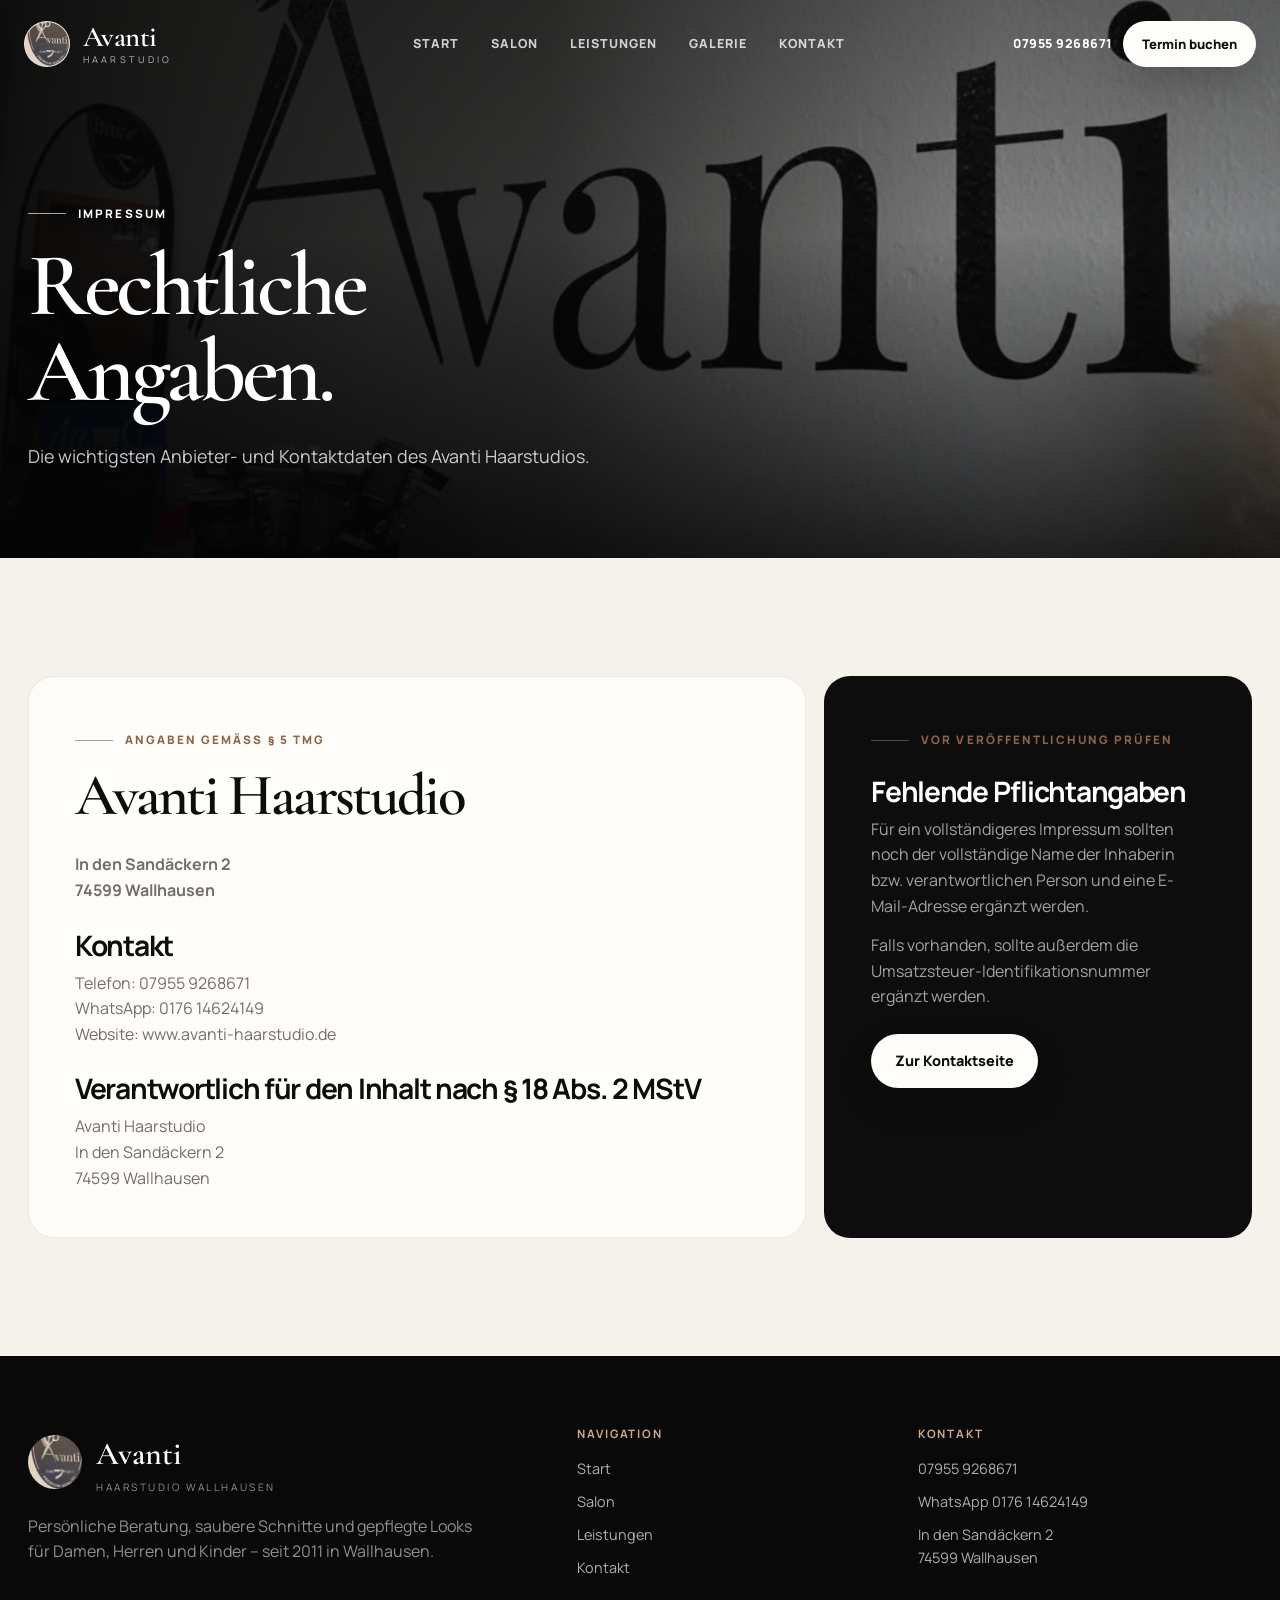
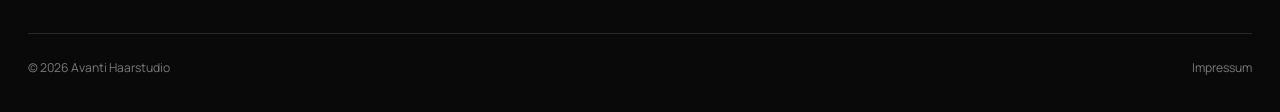
==== impressum/index.html @ 5f0ac70f "Add files via upload" ====
<!doctype html><html lang="de"><head><meta charset="utf-8"><meta name="viewport" content="width=device-width,initial-scale=1"><title>Impressum | Avanti Haarstudio Wallhausen</title><meta name="description" content="Impressum des Avanti Haarstudios in Wallhausen mit Kontakt- und Adressdaten."><meta name="theme-color" content="#0d0d0d"><link rel="preconnect" href="https://fonts.googleapis.com"><link rel="preconnect" href="https://fonts.gstatic.com" crossorigin><link href="https://fonts.googleapis.com/css2?family=Cormorant+Garamond:wght@500;600;700&family=Manrope:wght@400;500;600;700;800&display=swap" rel="stylesheet"><link rel="icon" href="../assets/img/favicon.svg" type="image/svg+xml"><link rel="stylesheet" href="../assets/css/style-v7.css"></head><body data-page="impressum"><header class="site-header"><div class="header-shell"><a class="brand" href="../" aria-label="Avanti Haarstudio Startseite"><span class="brand__mark"><img src="../assets/img/logo-mark.webp" alt="Avanti Haarstudio Logo"></span><span class="brand__text"><strong>Avanti</strong><small>HAARSTUDIO</small></span></a><nav class="main-nav" id="mainNav" aria-label="Hauptnavigation"><a href="../" data-page-link="home">Start</a><a href="../salon/" data-page-link="salon">Salon</a><a href="../leistungen/" data-page-link="leistungen">Leistungen</a><a href="../#galerie">Galerie</a><a href="../kontakt/" data-page-link="kontakt">Kontakt</a></nav><div class="header-actions"><a class="header-phone" href="tel:079559268671">07955 9268671</a><a class="btn btn--light btn--small" href="../termin/">Termin buchen</a><button class="menu-toggle" id="menuToggle" type="button" aria-expanded="false" aria-controls="mainNav" aria-label="Menü öffnen"><span></span><span></span><span></span></button></div></div></header><div class="nav-backdrop" id="navBackdrop"></div><main><section class="page-hero" style="min-height:62svh"><div class="page-hero__media"><img src="../assets/img/salon-logo-wall-new.webp" alt="Avanti Haarstudio Logo"></div><div class="page-hero__inner"><div class="page-hero__copy reveal"><span class="eyebrow">Impressum</span><h1>Rechtliche Angaben.</h1><p class="lead">Die wichtigsten Anbieter- und Kontaktdaten des Avanti Haarstudios.</p></div></div></section><section class="section"><div class="container legal-grid"><article class="legal-card reveal"><span class="section-label">Angaben gemäß § 5 TMG</span><h2>Avanti Haarstudio</h2><p><strong>In den Sandäckern 2<br>74599 Wallhausen</strong></p><h3>Kontakt</h3><p>Telefon: <a href="tel:079559268671">07955 9268671</a><br>WhatsApp: <a href="https://wa.me/4917614624149" target="_blank" rel="noopener">0176 14624149</a><br>Website: <a href="../">www.avanti-haarstudio.de</a></p><h3>Verantwortlich für den Inhalt nach § 18 Abs. 2 MStV</h3><p>Avanti Haarstudio<br>In den Sandäckern 2<br>74599 Wallhausen</p></article><aside class="legal-card legal-note reveal"><span class="section-label">Vor Veröffentlichung prüfen</span><h3>Fehlende Pflichtangaben</h3><p>Für ein vollständigeres Impressum sollten noch der vollständige Name der Inhaberin bzw. verantwortlichen Person und eine E-Mail-Adresse ergänzt werden.</p><p>Falls vorhanden, sollte außerdem die Umsatzsteuer-Identifikationsnummer ergänzt werden.</p><a class="btn btn--light" href="../kontakt/" style="margin-top:24px">Zur Kontaktseite</a></aside></div></section></main><footer class="site-footer"><div class="container"><div class="footer-grid"><div><div class="footer-brand"><img src="../assets/img/logo-mark.webp" alt="Avanti Haarstudio Logo"><div><strong>Avanti</strong><small>HAARSTUDIO WALLHAUSEN</small></div></div><p class="footer-copy">Persönliche Beratung, saubere Schnitte und gepflegte Looks für Damen, Herren und Kinder – seit 2011 in Wallhausen.</p></div><div class="footer-col"><h4>Navigation</h4><a href="../">Start</a><a href="../salon/">Salon</a><a href="../leistungen/">Leistungen</a><a href="../kontakt/">Kontakt</a></div><div class="footer-col"><h4>Kontakt</h4><a href="tel:079559268671">07955 9268671</a><a href="https://wa.me/4917614624149" target="_blank" rel="noopener">WhatsApp 0176 14624149</a><span>In den Sandäckern 2<br>74599 Wallhausen</span></div></div><div class="footer-bottom"><span>© <span data-year></span> Avanti Haarstudio</span><a href="../impressum/">Impressum</a></div></div></footer><div class="mobile-actions"><a href="tel:079559268671">Anrufen</a><a href="https://wa.me/4917614624149" target="_blank" rel="noopener">WhatsApp</a></div><div class="lightbox" id="lightbox" aria-hidden="true"><button class="lightbox-close" id="lightboxClose" aria-label="Galerie schließen">×</button><div><img id="lightboxImg" src="" alt=""><p id="lightboxText"></p></div></div><script src="../assets/js/script-v7.js"></script></body></html>
---- assets/css/style-v7.css ----
:root{
  --ink:#0d0d0d;
  --ink-soft:#1a1918;
  --paper:#f5f1eb;
  --paper-2:#ece5dd;
  --white:#fffdf9;
  --sand:#c9a98c;
  --sand-deep:#8d6447;
  --rose:#b88779;
  --muted:#736e68;
  --line:rgba(13,13,13,.14);
  --line-light:rgba(255,255,255,.18);
  --radius:28px;
  --radius-sm:18px;
  --shadow:0 28px 80px rgba(30,20,14,.16);
  --container:min(1240px,calc(100vw - 56px));
  --header-h:88px;
  --ease:cubic-bezier(.2,.76,.2,1);
}
*{box-sizing:border-box}
html{scroll-behavior:smooth}
body{margin:0;background:var(--paper);color:var(--ink);font-family:"Manrope","Segoe UI",Arial,sans-serif;line-height:1.6;-webkit-font-smoothing:antialiased}
body.menu-open{overflow:hidden}
img,video{display:block;max-width:100%}
a{color:inherit;text-decoration:none}
button,input,textarea{font:inherit}
button{cursor:pointer}
.container{width:var(--container);margin-inline:auto}
.section{padding:118px 0}
.section--compact{padding:86px 0}
.section--dark{background:var(--ink);color:var(--white)}
.section--paper2{background:var(--paper-2)}
.eyebrow,.section-label{display:inline-flex;align-items:center;gap:12px;font-size:.73rem;font-weight:800;letter-spacing:.18em;text-transform:uppercase}
.eyebrow::before,.section-label::before{content:"";width:38px;height:1px;background:currentColor;opacity:.65}
.section-label{color:var(--sand-deep)}
.section--dark .section-label{color:#dfbfa6}
h1,h2,h3,h4{margin:0;line-height:.96;letter-spacing:-.045em}
h1,h2{font-family:"Cormorant Garamond",Georgia,serif;font-weight:600}
h1{font-size:clamp(4.5rem,8vw,9.8rem)}
h2{font-size:clamp(3.1rem,5.8vw,6.3rem)}
h3{font-size:clamp(1.45rem,2.2vw,2.15rem)}
p{margin:0;color:var(--muted)}
.lead{font-size:clamp(1.03rem,1.4vw,1.22rem);line-height:1.75}
.section-head{display:grid;grid-template-columns:minmax(0,1.2fr) minmax(280px,.8fr);gap:56px;align-items:end;margin-bottom:52px}
.section-head h2{margin-top:18px;max-width:11ch}
.section-head p{max-width:52ch;justify-self:end}
.kicker{display:inline-flex;margin-bottom:18px;color:var(--sand-deep);font-size:.72rem;font-weight:800;letter-spacing:.18em;text-transform:uppercase}
.btn{display:inline-flex;align-items:center;justify-content:center;gap:10px;min-height:54px;padding:0 23px;border-radius:999px;border:1px solid transparent;font-weight:800;font-size:.9rem;transition:transform .25s ease,background .25s ease,color .25s ease,border-color .25s ease,box-shadow .25s ease}
.btn:hover{transform:translateY(-2px)}
.btn--light{background:var(--white);color:var(--ink);box-shadow:0 15px 34px rgba(0,0,0,.16)}
.btn--light:hover{background:#fff}
.btn--dark{background:var(--ink);color:var(--white)}
.btn--outline{border-color:rgba(255,255,255,.35);color:var(--white);background:rgba(255,255,255,.05);backdrop-filter:blur(12px)}
.btn--outline-dark{border-color:var(--line);color:var(--ink);background:transparent}
.btn--accent{background:var(--sand);color:#17110d;box-shadow:0 16px 38px rgba(141,100,71,.25)}
.btn--small{min-height:46px;padding:0 18px;font-size:.82rem}

/* Full-width header inside hero */
.site-header{position:fixed;inset:0 0 auto;z-index:100;transition:background .35s ease,border-color .35s ease,backdrop-filter .35s ease}
.site-header.is-scrolled{background:rgba(13,13,13,.88);border-bottom:1px solid rgba(255,255,255,.1);backdrop-filter:blur(18px) saturate(125%)}
.header-shell{width:min(1500px,calc(100vw - 48px));min-height:var(--header-h);margin:auto;display:flex;align-items:center;justify-content:space-between;gap:24px}
.brand{display:flex;align-items:center;gap:13px;min-width:220px;color:#fff}
.brand__mark{width:46px;height:46px;overflow:hidden;border-radius:50%;border:1px solid rgba(255,255,255,.25);background:#e9dfd2}
.brand__mark img{width:100%;height:100%;object-fit:cover}
.brand__text{display:grid;line-height:1}
.brand__text strong{font-family:"Cormorant Garamond",Georgia,serif;font-size:1.8rem;font-weight:600;letter-spacing:-.02em}
.brand__text small{margin-top:3px;font-size:.58rem;letter-spacing:.34em;opacity:.7}
.main-nav{display:flex;align-items:center;justify-content:center;gap:2px}
.main-nav>a{position:relative;padding:13px 15px;color:rgba(255,255,255,.78);font-size:.78rem;font-weight:800;letter-spacing:.08em;text-transform:uppercase}
.main-nav>a::after{content:"";position:absolute;left:15px;right:15px;bottom:8px;height:1px;background:#fff;transform:scaleX(0);transform-origin:left;transition:transform .25s ease}
.main-nav>a:hover,.main-nav>a.is-active{color:#fff}
.main-nav>a:hover::after,.main-nav>a.is-active::after{transform:scaleX(1)}
.header-actions{display:flex;align-items:center;justify-content:flex-end;gap:10px;min-width:220px}
.header-phone{color:#fff;font-size:.78rem;font-weight:800;letter-spacing:.04em}
.menu-toggle{display:none;position:relative;width:48px;height:48px;border-radius:50%;border:1px solid rgba(255,255,255,.22);background:rgba(255,255,255,.08);color:#fff}
.menu-toggle span{position:absolute;left:14px;right:14px;height:2px;background:currentColor;border-radius:9px;transition:.25s ease}
.menu-toggle span:nth-child(1){top:17px}.menu-toggle span:nth-child(2){top:23px}.menu-toggle span:nth-child(3){top:29px}
.menu-toggle.is-open span:nth-child(1){top:23px;transform:rotate(45deg)}
.menu-toggle.is-open span:nth-child(2){opacity:0}
.menu-toggle.is-open span:nth-child(3){top:23px;transform:rotate(-45deg)}
.nav-backdrop{position:fixed;inset:0;z-index:90;background:rgba(0,0,0,.55);backdrop-filter:blur(8px);opacity:0;pointer-events:none;transition:opacity .25s ease}
.nav-backdrop.is-visible{opacity:1;pointer-events:auto}

/* Home hero */
.hero{position:relative;min-height:100svh;color:#fff;background:#0b0b0b;overflow:hidden;isolation:isolate}
.hero-media{position:absolute;inset:0;z-index:-3;display:grid;grid-template-columns:minmax(0,2fr) minmax(340px,.72fr);gap:3px;background:#111}
.hero-media__main,.hero-media__side figure{position:relative;overflow:hidden;margin:0}
.hero-media__main img,.hero-media__side img{width:100%;height:100%;object-fit:cover;transition:transform 1.4s var(--ease)}
.hero-media__main img{object-position:center 24%}
.hero-media__side{display:grid;grid-template-rows:1fr 1fr;gap:3px}
.hero-media__side figure:first-child img{object-position:center 20%}
.hero-media__side figure:last-child img{object-position:center 35%}
.hero::before{content:"";position:absolute;inset:0;z-index:-2;background:linear-gradient(90deg,rgba(4,4,4,.89) 0%,rgba(4,4,4,.69) 38%,rgba(4,4,4,.17) 70%,rgba(4,4,4,.28) 100%),linear-gradient(180deg,rgba(0,0,0,.23),transparent 38%,rgba(0,0,0,.78) 100%)}
.hero::after{content:"";position:absolute;inset:auto 0 0;height:30%;z-index:-1;background:linear-gradient(180deg,transparent,#0d0d0d)}
.hero-inner{min-height:100svh;padding:calc(var(--header-h) + 92px) 0 52px;display:flex;flex-direction:column;justify-content:flex-end}
.hero-copy{max-width:970px}
.hero-copy .eyebrow{color:#ead2bf}
.hero-copy h1{max-width:8.7ch;margin:20px 0 28px;text-wrap:balance}
.hero-copy .lead{max-width:620px;color:rgba(255,255,255,.78)}
.hero-actions{display:flex;flex-wrap:wrap;gap:12px;margin-top:30px}
.hero-bottom{margin-top:56px;padding-top:24px;border-top:1px solid rgba(255,255,255,.19);display:grid;grid-template-columns:repeat(4,1fr);gap:18px}
.hero-fact{display:grid;gap:6px}
.hero-fact strong{font-size:.78rem;letter-spacing:.12em;text-transform:uppercase}
.hero-fact span{font-size:.82rem;color:rgba(255,255,255,.62)}
.scroll-note{position:absolute;right:32px;bottom:52px;display:flex;align-items:center;gap:10px;font-size:.67rem;font-weight:800;letter-spacing:.16em;text-transform:uppercase;writing-mode:vertical-rl;color:rgba(255,255,255,.56)}
.scroll-note::before{content:"";width:1px;height:54px;background:linear-gradient(#fff,transparent)}

/* Page hero */
.page-hero{position:relative;min-height:78svh;display:flex;align-items:flex-end;color:#fff;background:#111;overflow:hidden;isolation:isolate}
.page-hero__media{position:absolute;inset:0;z-index:-3}
.page-hero__media img{width:100%;height:100%;object-fit:cover}
.page-hero::before{content:"";position:absolute;inset:0;z-index:-2;background:linear-gradient(90deg,rgba(4,4,4,.9) 0%,rgba(4,4,4,.68) 43%,rgba(4,4,4,.18) 78%),linear-gradient(180deg,rgba(0,0,0,.25),transparent 42%,rgba(0,0,0,.75))}
.page-hero__inner{width:var(--container);margin:auto;padding:calc(var(--header-h) + 95px) 0 72px}
.page-hero__copy{max-width:900px}
.page-hero__copy h1{font-size:clamp(4rem,7vw,8.4rem);max-width:9ch;margin:20px 0 26px}
.page-hero__copy p{max-width:620px;color:rgba(255,255,255,.78)}
.page-hero__actions{display:flex;flex-wrap:wrap;gap:12px;margin-top:28px}

/* Marquee */
.marquee{overflow:hidden;background:var(--ink);color:#fff;border-top:1px solid rgba(255,255,255,.08);border-bottom:1px solid rgba(255,255,255,.08)}
.marquee-track{display:flex;width:max-content;animation:marquee 28s linear infinite}
.marquee span{display:inline-flex;align-items:center;gap:28px;padding:18px 28px;font-family:"Cormorant Garamond",Georgia,serif;font-size:1.15rem;letter-spacing:.06em;white-space:nowrap}
.marquee span::after{content:"✦";color:var(--sand)}
@keyframes marquee{to{transform:translateX(-50%)}}

/* Editorial sections */
.editorial-grid{display:grid;grid-template-columns:minmax(0,.92fr) minmax(0,1.08fr);gap:72px;align-items:center}
.editorial-media{position:relative;min-height:720px}
.editorial-media__main{position:absolute;inset:0 12% 0 0;border-radius:var(--radius);overflow:hidden;box-shadow:var(--shadow)}
.editorial-media__main img{width:100%;height:100%;object-fit:cover;object-position:center 15%}
.editorial-media__detail{position:absolute;right:0;bottom:7%;width:42%;aspect-ratio:4/5;border:9px solid var(--paper);border-radius:22px;overflow:hidden;box-shadow:0 22px 56px rgba(20,12,8,.2)}
.editorial-media__detail img{width:100%;height:100%;object-fit:cover}
.editorial-copy h2{margin:18px 0 26px;max-width:10ch}
.editorial-copy p{max-width:54ch}
.editorial-points{display:grid;grid-template-columns:1fr 1fr;gap:20px;margin-top:34px}
.editorial-point{padding-top:18px;border-top:1px solid var(--line)}
.editorial-point strong{display:block;margin-bottom:5px;font-size:.9rem}
.editorial-point span{font-size:.84rem;color:var(--muted)}
.quote{margin-top:34px;padding-left:26px;border-left:2px solid var(--sand);font-family:"Cormorant Garamond",Georgia,serif;font-size:clamp(1.6rem,2.6vw,2.45rem);line-height:1.18;color:#3b2d25}

/* Service cards */
.service-grid{display:grid;grid-template-columns:repeat(4,minmax(0,1fr));gap:14px}
.service-card{position:relative;min-height:360px;padding:28px;border-radius:24px;background:var(--white);border:1px solid rgba(13,13,13,.09);display:flex;flex-direction:column;justify-content:space-between;overflow:hidden;transition:transform .3s ease,box-shadow .3s ease}
.service-card:hover{transform:translateY(-7px);box-shadow:var(--shadow)}
.service-card__number{font-family:"Cormorant Garamond",Georgia,serif;font-size:3.1rem;color:#c7b19f}
.service-card h3{margin-bottom:14px}
.service-card p{font-size:.94rem}
.service-card__link{display:inline-flex;align-items:center;gap:8px;margin-top:24px;font-size:.78rem;font-weight:800;letter-spacing:.1em;text-transform:uppercase}
.service-card__link::after{content:"↗"}
.service-card--dark{background:var(--ink);color:#fff;border-color:var(--ink)}
.service-card--dark p{color:rgba(255,255,255,.62)}

/* Video story */
.video-story{display:grid;grid-template-columns:minmax(0,.84fr) minmax(360px,.68fr);gap:80px;align-items:center}
.video-copy h2{margin:18px 0 26px;max-width:10ch}
.video-copy p{color:rgba(255,255,255,.62);max-width:52ch}
.video-stats{display:grid;grid-template-columns:repeat(3,1fr);gap:14px;margin-top:36px}
.video-stat{padding:18px 0;border-top:1px solid rgba(255,255,255,.18)}
.video-stat strong{display:block;font-family:"Cormorant Garamond",Georgia,serif;font-size:2.1rem;font-weight:600}
.video-stat span{font-size:.76rem;color:rgba(255,255,255,.58)}
.video-frame{position:relative;justify-self:end;width:min(440px,100%);aspect-ratio:9/15;border-radius:36px;overflow:hidden;background:#000;box-shadow:0 36px 100px rgba(0,0,0,.42)}
.video-frame video{width:100%;height:100%;object-fit:cover}
.video-frame::after{content:"";position:absolute;inset:0;pointer-events:none;border:1px solid rgba(255,255,255,.2);border-radius:inherit}
.video-toggle{position:absolute;right:18px;bottom:18px;z-index:2;min-width:92px;height:46px;padding:0 15px;border-radius:999px;border:1px solid rgba(255,255,255,.25);background:rgba(0,0,0,.5);color:#fff;font-size:.72rem;font-weight:800;backdrop-filter:blur(10px)}

/* Gallery slider */
.gallery-shell{position:relative}
.gallery-toolbar{display:flex;justify-content:space-between;align-items:center;gap:20px;margin-bottom:26px}
.gallery-toolbar h3{font-family:"Cormorant Garamond",Georgia,serif;font-size:clamp(2.2rem,3.8vw,4rem);font-weight:600}
.gallery-arrows{display:flex;gap:10px}
.gallery-arrow{width:54px;height:54px;border-radius:50%;border:1px solid var(--line);background:transparent;color:var(--ink);font-size:1.15rem;transition:.25s ease}
.gallery-arrow:hover{background:var(--ink);color:#fff}
.gallery-viewport{overflow:hidden}
.gallery-track{display:flex;gap:16px;transition:transform .65s var(--ease);will-change:transform}
.gallery-slide{flex:0 0 calc((100% - 32px)/3);min-width:0}
.gallery-card{position:relative;width:100%;aspect-ratio:4/5;border:0;padding:0;border-radius:24px;overflow:hidden;background:#ddd;text-align:left}
.gallery-card img{width:100%;height:100%;object-fit:cover;transition:transform .8s var(--ease)}
.gallery-card:hover img{transform:scale(1.045)}
.gallery-card::after{content:"";position:absolute;inset:auto 0 0;height:48%;background:linear-gradient(transparent,rgba(0,0,0,.76))}
.gallery-card span{position:absolute;left:20px;right:20px;bottom:18px;z-index:1;color:#fff;font-size:.82rem;font-weight:800;letter-spacing:.08em;text-transform:uppercase}
.gallery-meta{display:flex;justify-content:space-between;align-items:center;margin-top:22px;padding-top:18px;border-top:1px solid var(--line)}
.gallery-counter{font-size:.76rem;font-weight:800;letter-spacing:.14em}
.gallery-progress{width:min(320px,48%);height:2px;background:rgba(13,13,13,.15);overflow:hidden}
.gallery-progress span{display:block;width:100%;height:100%;background:var(--ink);transform-origin:left;transition:transform .5s ease}

/* Price section */
.price-layout{display:grid;grid-template-columns:minmax(300px,.62fr) minmax(0,1.38fr);gap:70px;align-items:start}
.price-intro{position:sticky;top:130px}
.price-intro h2{margin:18px 0 24px;max-width:7ch}
.price-intro p{max-width:42ch}
.price-list{border-top:1px solid var(--line)}
.price-row{display:grid;grid-template-columns:1fr auto;gap:28px;padding:24px 0;border-bottom:1px solid var(--line);align-items:center}
.price-row h3{font-family:"Cormorant Garamond",Georgia,serif;font-size:clamp(1.7rem,2.6vw,2.5rem);font-weight:600}
.price-row p{margin-top:7px;font-size:.88rem}
.price-row strong{font-family:"Cormorant Garamond",Georgia,serif;font-size:clamp(2rem,3vw,3.2rem);font-weight:600;white-space:nowrap}

/* Contact */
.contact-band{padding:0 0 110px}
.contact-card{position:relative;overflow:hidden;border-radius:32px;background:var(--ink);color:#fff;display:grid;grid-template-columns:minmax(0,1.1fr) minmax(320px,.9fr);min-height:520px}
.contact-card__copy{padding:64px}
.contact-card__copy h2{margin:18px 0 24px;max-width:9ch}
.contact-card__copy p{color:rgba(255,255,255,.62);max-width:48ch}
.contact-card__actions{display:flex;flex-wrap:wrap;gap:12px;margin-top:30px}
.contact-card__media{position:relative;overflow:hidden}
.contact-card__media img{width:100%;height:100%;object-fit:cover}
.contact-card__media::after{content:"";position:absolute;inset:0;background:linear-gradient(90deg,var(--ink),transparent 42%)}

/* Inner content */
.split-feature{display:grid;grid-template-columns:minmax(0,1fr) minmax(0,1fr);gap:18px}
.feature-image{min-height:620px;border-radius:26px;overflow:hidden}
.feature-image img{width:100%;height:100%;object-fit:cover}
.feature-copy{padding:54px;border-radius:26px;background:var(--white);display:flex;flex-direction:column;justify-content:center}
.feature-copy h2{margin:18px 0 24px;max-width:9ch}
.feature-copy p{max-width:48ch}
.feature-list{display:grid;gap:14px;margin-top:28px}
.feature-list div{display:grid;grid-template-columns:34px 1fr;gap:12px;padding-top:14px;border-top:1px solid var(--line)}
.feature-list span{font-size:.74rem;font-weight:800;color:var(--sand-deep)}
.feature-list strong{font-size:.92rem}

.contact-grid{display:grid;grid-template-columns:minmax(0,1fr) minmax(320px,.78fr);gap:18px}
.contact-panel,.contact-side{padding:46px;border-radius:26px;background:var(--white);border:1px solid rgba(13,13,13,.08)}
.contact-panel h2{margin:18px 0 26px;max-width:10ch}
.contact-data{display:grid;margin-top:30px;border-top:1px solid var(--line)}
.contact-row{display:grid;grid-template-columns:130px 1fr;gap:24px;padding:20px 0;border-bottom:1px solid var(--line)}
.contact-row span{font-size:.72rem;font-weight:800;letter-spacing:.1em;text-transform:uppercase;color:var(--muted)}
.contact-row strong{text-align:right;font-size:.96rem}
.contact-side{background:var(--ink);color:#fff}
.contact-side p{color:rgba(255,255,255,.62)}
.contact-side h3{margin:18px 0}
.contact-side .btn{width:100%;margin-top:10px}

.legal-grid{display:grid;grid-template-columns:minmax(0,1fr) minmax(300px,.55fr);gap:18px}
.legal-card{padding:46px;border-radius:26px;background:var(--white);border:1px solid rgba(13,13,13,.08)}
.legal-card h2{margin:18px 0 28px;font-size:clamp(2.8rem,4.6vw,5rem)}
.legal-card h3{margin:28px 0 12px}
.legal-card p+ p{margin-top:14px}
.legal-note{background:var(--ink);color:#fff}
.legal-note p{color:rgba(255,255,255,.62)}

/* Footer */
.site-footer{background:#090909;color:#fff;padding:72px 0 34px}
.footer-grid{display:grid;grid-template-columns:1.2fr .7fr .8fr;gap:48px;padding-bottom:44px;border-bottom:1px solid rgba(255,255,255,.13)}
.footer-brand{display:flex;align-items:center;gap:14px}
.footer-brand img{width:54px;height:54px;border-radius:50%;object-fit:cover}
.footer-brand strong{font-family:"Cormorant Garamond",Georgia,serif;font-size:2rem;font-weight:600}
.footer-brand small{display:block;font-size:.64rem;letter-spacing:.25em;opacity:.55}
.footer-copy{margin-top:18px;max-width:46ch;color:rgba(255,255,255,.55)}
.footer-col h4{margin-bottom:18px;font-size:.72rem;letter-spacing:.16em;text-transform:uppercase;color:#cfaa8d}
.footer-col a,.footer-col span{display:block;margin:10px 0;color:rgba(255,255,255,.68);font-size:.9rem}
.footer-col a:hover{color:#fff}
.footer-bottom{display:flex;justify-content:space-between;gap:20px;padding-top:24px;font-size:.76rem;color:rgba(255,255,255,.46)}

.mobile-actions{display:none;position:fixed;left:12px;right:12px;bottom:12px;z-index:80;gap:8px;padding:8px;border-radius:20px;background:rgba(13,13,13,.9);backdrop-filter:blur(16px);box-shadow:0 18px 44px rgba(0,0,0,.35)}
.mobile-actions a{flex:1;min-height:48px;border-radius:14px;display:grid;place-items:center;font-size:.82rem;font-weight:800}
.mobile-actions a:first-child{color:#fff;border:1px solid rgba(255,255,255,.18)}
.mobile-actions a:last-child{background:var(--sand);color:#1b130e}

/* Reveal and lightbox */
.reveal{opacity:0;transform:translateY(26px);transition:opacity .8s var(--ease),transform .8s var(--ease)}
.reveal.is-visible{opacity:1;transform:none}
.lightbox{position:fixed;inset:0;z-index:200;display:grid;place-items:center;padding:30px;background:rgba(5,5,5,.92);backdrop-filter:blur(16px);opacity:0;pointer-events:none;transition:opacity .25s ease}
.lightbox.is-open{opacity:1;pointer-events:auto}
.lightbox img{max-width:min(1100px,94vw);max-height:82vh;object-fit:contain;border-radius:24px}
.lightbox p{margin-top:14px;color:rgba(255,255,255,.72);text-align:center}
.lightbox-close{position:absolute;top:20px;right:20px;width:52px;height:52px;border-radius:50%;border:1px solid rgba(255,255,255,.2);background:rgba(255,255,255,.08);color:#fff;font-size:1.6rem}

@media(max-width:1100px){
  :root{--container:min(1240px,calc(100vw - 36px))}
  .header-phone{display:none}.header-actions{min-width:auto}.brand{min-width:auto}
  .service-grid{grid-template-columns:repeat(2,1fr)}
  .editorial-grid,.video-story,.price-layout{grid-template-columns:1fr;gap:48px}
  .editorial-media{min-height:640px}.video-frame{justify-self:center}.price-intro{position:static}
  .gallery-slide{flex-basis:calc((100% - 16px)/2)}
}
@media(max-width:860px){
  :root{--header-h:76px;--container:min(1240px,calc(100vw - 24px))}
  body{padding-bottom:76px}
  .site-header{background:rgba(13,13,13,.52);backdrop-filter:blur(10px)}
  .header-shell{width:calc(100vw - 24px);min-height:var(--header-h)}
  .brand__mark{width:40px;height:40px}.brand__text strong{font-size:1.5rem}.brand__text small{font-size:.5rem}
  .header-actions .btn{display:none}.menu-toggle{display:block}
  .main-nav{position:fixed;z-index:110;left:12px;right:12px;top:88px;display:grid;padding:14px;border-radius:22px;background:#111;border:1px solid rgba(255,255,255,.12);box-shadow:0 24px 70px rgba(0,0,0,.45);opacity:0;transform:translateY(-10px);pointer-events:none;transition:.25s ease}
  .main-nav.is-open{opacity:1;transform:none;pointer-events:auto}
  .main-nav>a{padding:15px;border-radius:14px;text-align:center;background:rgba(255,255,255,.04)}
  .main-nav>a::after{display:none}
  .hero-media{grid-template-columns:1fr}.hero-media__side{display:none}
  .hero::before{background:linear-gradient(90deg,rgba(4,4,4,.88),rgba(4,4,4,.5)),linear-gradient(180deg,rgba(0,0,0,.18),transparent 28%,rgba(0,0,0,.86))}
  .hero-inner{padding:calc(var(--header-h) + 70px) 0 36px}
  .hero-copy h1{font-size:clamp(4rem,14vw,6.8rem);max-width:9ch}
  .hero-bottom{grid-template-columns:1fr 1fr;margin-top:42px}.scroll-note{display:none}
  .page-hero{min-height:72svh}.page-hero__inner{padding:calc(var(--header-h) + 72px) 0 46px}.page-hero__copy h1{font-size:clamp(3.8rem,13vw,6.5rem)}
  .section{padding:88px 0}.section--compact{padding:70px 0}
  .section-head{grid-template-columns:1fr;gap:24px}.section-head p{justify-self:start}
  .editorial-grid,.split-feature,.contact-grid,.legal-grid,.contact-card{grid-template-columns:1fr}
  .editorial-media{min-height:540px}.editorial-points{grid-template-columns:1fr}
  .video-story{gap:40px}.video-stats{grid-template-columns:1fr 1fr 1fr}.video-frame{width:min(390px,100%)}
  .gallery-slide{flex-basis:78%}
  .contact-card__copy{padding:42px}.contact-card__media{min-height:380px}.contact-card__media::after{background:linear-gradient(180deg,var(--ink),transparent 35%)}
  .feature-image{min-height:480px}.feature-copy,.contact-panel,.contact-side,.legal-card{padding:34px}
  .footer-grid{grid-template-columns:1fr 1fr}.footer-grid>div:first-child{grid-column:1/-1}
  .mobile-actions{display:flex}
}
@media(max-width:560px){
  :root{--container:calc(100vw - 20px)}
  h2{font-size:clamp(2.8rem,15vw,4.4rem)}
  .hero-copy h1{font-size:clamp(3.5rem,17vw,5.3rem);line-height:.9}.hero-copy .lead{font-size:.98rem}
  .hero-actions,.page-hero__actions{display:grid}.btn{width:100%}
  .hero-bottom{grid-template-columns:1fr 1fr;gap:14px}.hero-fact span{font-size:.72rem}
  .page-hero__copy h1{font-size:clamp(3.2rem,16vw,4.9rem)}
  .service-grid{grid-template-columns:1fr}.service-card{min-height:300px}
  .editorial-media{min-height:460px}.editorial-media__main{right:8%}.editorial-media__detail{width:45%;border-width:6px}
  .video-stats{grid-template-columns:1fr}.video-frame{border-radius:26px}
  .gallery-toolbar{align-items:flex-end}.gallery-toolbar h3{max-width:6ch}.gallery-slide{flex-basis:88%}.gallery-arrow{width:48px;height:48px}
  .price-row{grid-template-columns:1fr auto;gap:12px}.price-row h3{font-size:1.65rem}.price-row strong{font-size:2rem}
  .contact-card__copy{padding:30px}.contact-card__media{min-height:300px}
  .feature-image{min-height:390px}.feature-copy,.contact-panel,.contact-side,.legal-card{padding:26px}
  .contact-row{grid-template-columns:1fr;gap:6px}.contact-row strong{text-align:left}
  .footer-grid{grid-template-columns:1fr}.footer-grid>div:first-child{grid-column:auto}.footer-bottom{display:grid}
}
@media(prefers-reduced-motion:reduce){*,*::before,*::after{animation-duration:.001ms!important;animation-iteration-count:1!important;transition-duration:.001ms!important;scroll-behavior:auto!important}}

/* V6 — Gesichtsunschärfe im neuen Salonbild + dauerhaft flüssige Laufleiste */
.marquee-track{
  display:flex;
  width:max-content;
  will-change:transform;
  animation:marqueeFlow 22s linear infinite;
  transform:translate3d(0,0,0);
}
.marquee-group{
  display:flex;
  flex:0 0 auto;
  min-width:max-content;
}
@keyframes marqueeFlow{
  from{transform:translate3d(0,0,0)}
  to{transform:translate3d(-50%,0,0)}
}

/* V7 — robust upload/cache fix */
/* Hero content must never disappear even when animation JS is delayed or blocked. */
.hero .reveal,
.page-hero .reveal {
  opacity: 1 !important;
  transform: none !important;
}

.hero-copy,
.hero-bottom,
.page-hero__copy {
  position: relative;
  z-index: 4;
}

/* Keep the intended desktop split hero intact. */
@media (min-width: 861px) {
  .hero-media {
    display: grid !important;
    grid-template-columns: minmax(0, 2fr) minmax(340px, .72fr) !important;
  }
  .hero-media__side {
    display: grid !important;
    grid-template-rows: 1fr 1fr !important;
  }
}
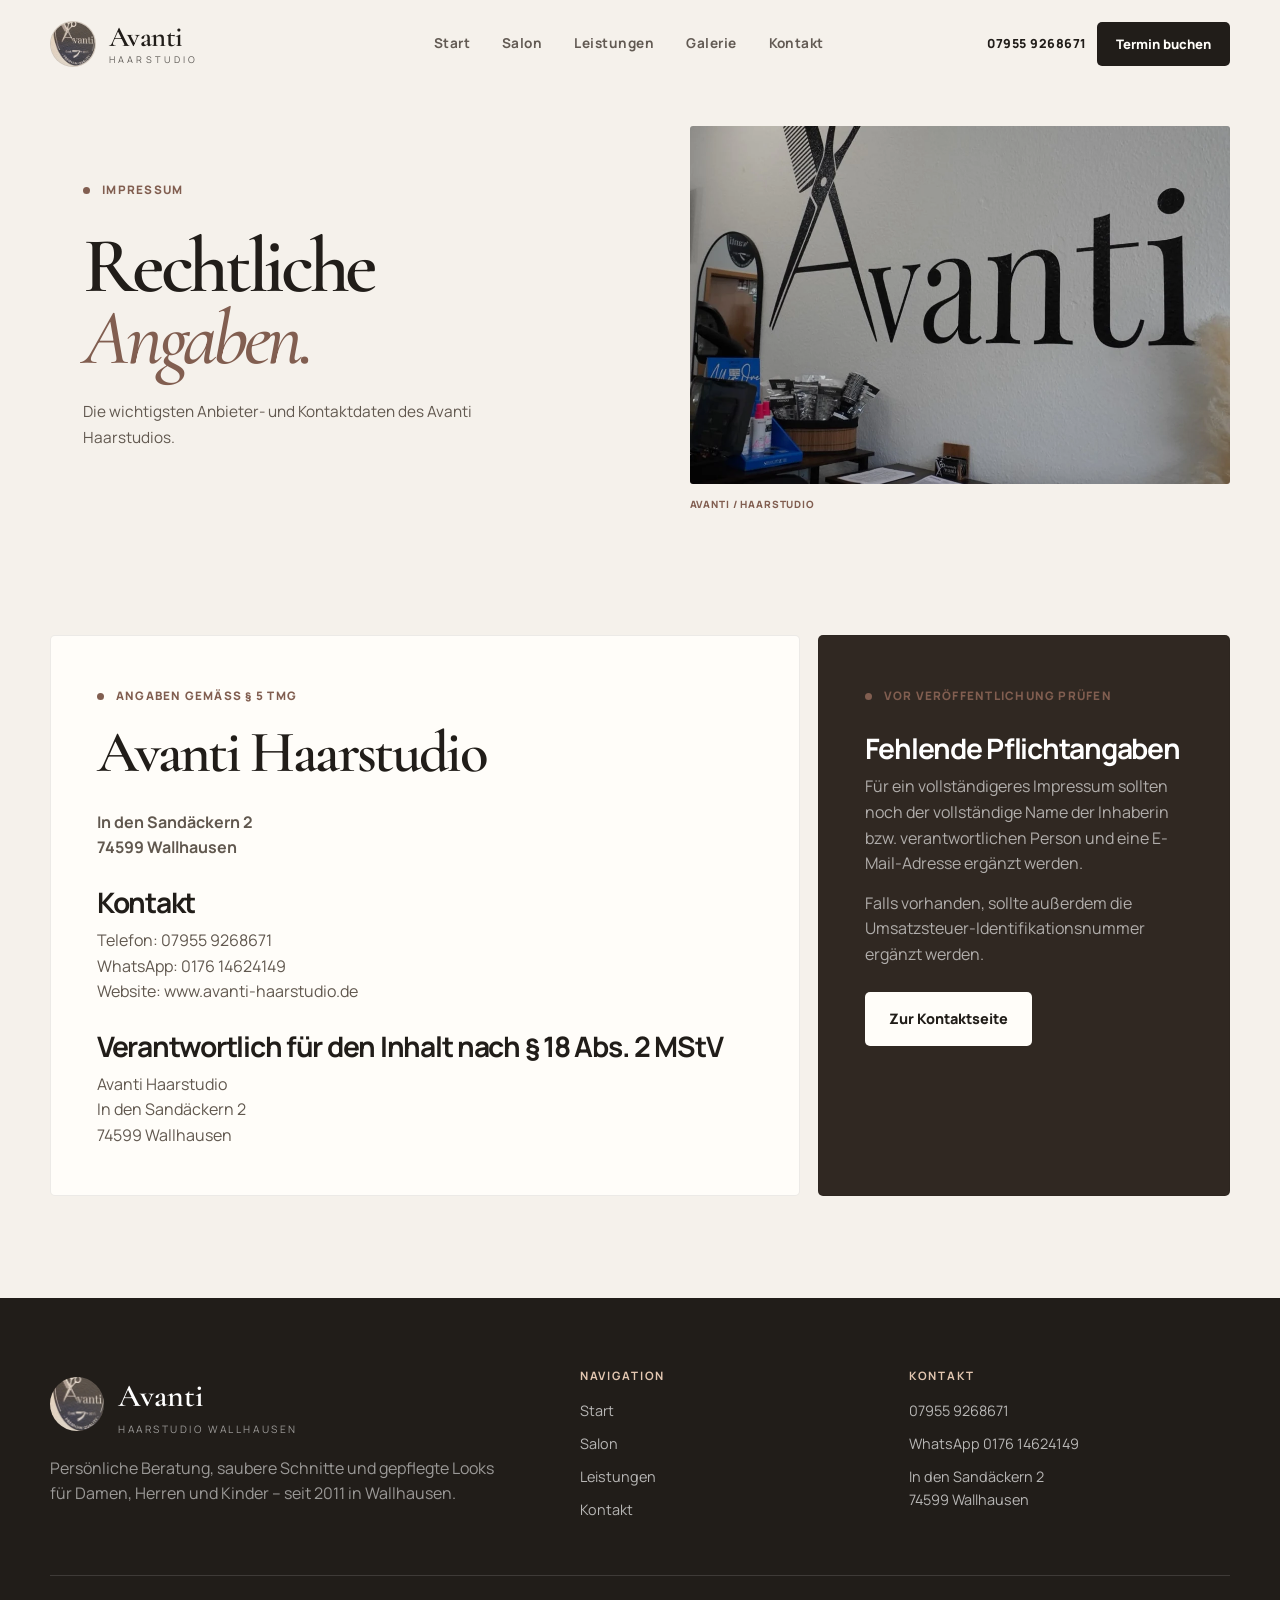
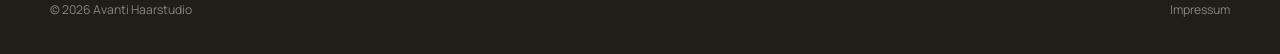
==== commit 510613b5: "Consolidate Avanti website design and read-only booking preview for phase 1" ====
--- a/impressum/index.html
+++ b/impressum/index.html
@@ -1 +1 @@
-<!doctype html><html lang="de"><head><meta charset="utf-8"><meta name="viewport" content="width=device-width,initial-scale=1"><title>Impressum | Avanti Haarstudio Wallhausen</title><meta name="description" content="Impressum des Avanti Haarstudios in Wallhausen mit Kontakt- und Adressdaten."><meta name="theme-color" content="#0d0d0d"><link rel="preconnect" href="https://fonts.googleapis.com"><link rel="preconnect" href="https://fonts.gstatic.com" crossorigin><link href="https://fonts.googleapis.com/css2?family=Cormorant+Garamond:wght@500;600;700&family=Manrope:wght@400;500;600;700;800&display=swap" rel="stylesheet"><link rel="icon" href="../assets/img/favicon.svg" type="image/svg+xml"><link rel="stylesheet" href="../assets/css/style-v7.css"></head><body data-page="impressum"><header class="site-header"><div class="header-shell"><a class="brand" href="../" aria-label="Avanti Haarstudio Startseite"><span class="brand__mark"><img src="../assets/img/logo-mark.webp" alt="Avanti Haarstudio Logo"></span><span class="brand__text"><strong>Avanti</strong><small>HAARSTUDIO</small></span></a><nav class="main-nav" id="mainNav" aria-label="Hauptnavigation"><a href="../" data-page-link="home">Start</a><a href="../salon/" data-page-link="salon">Salon</a><a href="../leistungen/" data-page-link="leistungen">Leistungen</a><a href="../#galerie">Galerie</a><a href="../kontakt/" data-page-link="kontakt">Kontakt</a></nav><div class="header-actions"><a class="header-phone" href="tel:079559268671">07955 9268671</a><a class="btn btn--light btn--small" href="../termin/">Termin buchen</a><button class="menu-toggle" id="menuToggle" type="button" aria-expanded="false" aria-controls="mainNav" aria-label="Menü öffnen"><span></span><span></span><span></span></button></div></div></header><div class="nav-backdrop" id="navBackdrop"></div><main><section class="page-hero" style="min-height:62svh"><div class="page-hero__media"><img src="../assets/img/salon-logo-wall-new.webp" alt="Avanti Haarstudio Logo"></div><div class="page-hero__inner"><div class="page-hero__copy reveal"><span class="eyebrow">Impressum</span><h1>Rechtliche Angaben.</h1><p class="lead">Die wichtigsten Anbieter- und Kontaktdaten des Avanti Haarstudios.</p></div></div></section><section class="section"><div class="container legal-grid"><article class="legal-card reveal"><span class="section-label">Angaben gemäß § 5 TMG</span><h2>Avanti Haarstudio</h2><p><strong>In den Sandäckern 2<br>74599 Wallhausen</strong></p><h3>Kontakt</h3><p>Telefon: <a href="tel:079559268671">07955 9268671</a><br>WhatsApp: <a href="https://wa.me/4917614624149" target="_blank" rel="noopener">0176 14624149</a><br>Website: <a href="../">www.avanti-haarstudio.de</a></p><h3>Verantwortlich für den Inhalt nach § 18 Abs. 2 MStV</h3><p>Avanti Haarstudio<br>In den Sandäckern 2<br>74599 Wallhausen</p></article><aside class="legal-card legal-note reveal"><span class="section-label">Vor Veröffentlichung prüfen</span><h3>Fehlende Pflichtangaben</h3><p>Für ein vollständigeres Impressum sollten noch der vollständige Name der Inhaberin bzw. verantwortlichen Person und eine E-Mail-Adresse ergänzt werden.</p><p>Falls vorhanden, sollte außerdem die Umsatzsteuer-Identifikationsnummer ergänzt werden.</p><a class="btn btn--light" href="../kontakt/" style="margin-top:24px">Zur Kontaktseite</a></aside></div></section></main><footer class="site-footer"><div class="container"><div class="footer-grid"><div><div class="footer-brand"><img src="../assets/img/logo-mark.webp" alt="Avanti Haarstudio Logo"><div><strong>Avanti</strong><small>HAARSTUDIO WALLHAUSEN</small></div></div><p class="footer-copy">Persönliche Beratung, saubere Schnitte und gepflegte Looks für Damen, Herren und Kinder – seit 2011 in Wallhausen.</p></div><div class="footer-col"><h4>Navigation</h4><a href="../">Start</a><a href="../salon/">Salon</a><a href="../leistungen/">Leistungen</a><a href="../kontakt/">Kontakt</a></div><div class="footer-col"><h4>Kontakt</h4><a href="tel:079559268671">07955 9268671</a><a href="https://wa.me/4917614624149" target="_blank" rel="noopener">WhatsApp 0176 14624149</a><span>In den Sandäckern 2<br>74599 Wallhausen</span></div></div><div class="footer-bottom"><span>© <span data-year></span> Avanti Haarstudio</span><a href="../impressum/">Impressum</a></div></div></footer><div class="mobile-actions"><a href="tel:079559268671">Anrufen</a><a href="https://wa.me/4917614624149" target="_blank" rel="noopener">WhatsApp</a></div><div class="lightbox" id="lightbox" aria-hidden="true"><button class="lightbox-close" id="lightboxClose" aria-label="Galerie schließen">×</button><div><img id="lightboxImg" src="" alt=""><p id="lightboxText"></p></div></div><script src="../assets/js/script-v7.js"></script></body></html>+<!doctype html><html lang="de"><head><meta charset="utf-8"><meta name="viewport" content="width=device-width,initial-scale=1"><title>Impressum | Avanti Haarstudio Wallhausen</title><meta name="description" content="Impressum des Avanti Haarstudios in Wallhausen mit Kontakt- und Adressdaten."><meta name="theme-color" content="#f5f1eb"><link rel="preconnect" href="https://fonts.googleapis.com"><link rel="preconnect" href="https://fonts.gstatic.com" crossorigin><link href="https://fonts.googleapis.com/css2?family=Cormorant+Garamond:ital,wght@0,500;0,600;0,700;1,500;1,600&family=Manrope:wght@400;500;600;700;800&display=swap" rel="stylesheet"><link rel="icon" href="../assets/img/favicon.svg" type="image/svg+xml"><link rel="stylesheet" href="../assets/css/style-v7.css"><meta name="robots" content="noindex,nofollow"><link rel="stylesheet" href="../assets/css/editorial-v10.css?v=11"></head><body data-page="impressum"><header class="site-header"><div class="header-shell"><a class="brand" href="../" aria-label="Avanti Haarstudio Startseite"><span class="brand__mark"><img src="../assets/img/logo-mark.webp" alt="Avanti Haarstudio Logo"></span><span class="brand__text"><strong>Avanti</strong><small>HAARSTUDIO</small></span></a><nav class="main-nav" id="mainNav" aria-label="Hauptnavigation"><a href="../" data-page-link="home">Start</a><a href="../salon/" data-page-link="salon">Salon</a><a href="../leistungen/" data-page-link="leistungen">Leistungen</a><a href="../#galerie">Galerie</a><a href="../kontakt/" data-page-link="kontakt">Kontakt</a></nav><div class="header-actions"><a class="header-phone" href="tel:079559268671">07955 9268671</a><a class="btn btn--light btn--small" href="../termin/">Termin buchen</a><button class="menu-toggle" id="menuToggle" type="button" aria-expanded="false" aria-controls="mainNav" aria-label="Menü öffnen"><span></span><span></span><span></span></button></div></div></header><div class="nav-backdrop" id="navBackdrop"></div><main><section class="page-hero editorial-page-hero"><div class="page-hero__media"><img src="../assets/img/salon-logo-wall-new.webp" alt="Avanti Haarstudio Logo"><div class="page-hero__caption">AVANTI / HAARSTUDIO</div></div><div class="page-hero__inner"><div class="page-hero__copy"><span class="eyebrow">Impressum</span><h1>Rechtliche<br><em>Angaben.</em></h1><p class="lead">Die wichtigsten Anbieter- und Kontaktdaten des Avanti Haarstudios.</p></div></div></section><section class="section"><div class="container legal-grid"><article class="legal-card reveal"><span class="section-label">Angaben gemäß § 5 TMG</span><h2>Avanti Haarstudio</h2><p><strong>In den Sandäckern 2<br>74599 Wallhausen</strong></p><h3>Kontakt</h3><p>Telefon: <a href="tel:079559268671">07955 9268671</a><br>WhatsApp: <a href="https://wa.me/4917614624149" target="_blank" rel="noopener">0176 14624149</a><br>Website: <a href="../">www.avanti-haarstudio.de</a></p><h3>Verantwortlich für den Inhalt nach § 18 Abs. 2 MStV</h3><p>Avanti Haarstudio<br>In den Sandäckern 2<br>74599 Wallhausen</p></article><aside class="legal-card legal-note reveal"><span class="section-label">Vor Veröffentlichung prüfen</span><h3>Fehlende Pflichtangaben</h3><p>Für ein vollständigeres Impressum sollten noch der vollständige Name der Inhaberin bzw. verantwortlichen Person und eine E-Mail-Adresse ergänzt werden.</p><p>Falls vorhanden, sollte außerdem die Umsatzsteuer-Identifikationsnummer ergänzt werden.</p><a class="btn btn--light" href="../kontakt/" style="margin-top:24px">Zur Kontaktseite</a></aside></div></section></main><footer class="site-footer"><div class="container"><div class="footer-grid"><div><div class="footer-brand"><img src="../assets/img/logo-mark.webp" alt="Avanti Haarstudio Logo"><div><strong>Avanti</strong><small>HAARSTUDIO WALLHAUSEN</small></div></div><p class="footer-copy">Persönliche Beratung, saubere Schnitte und gepflegte Looks für Damen, Herren und Kinder – seit 2011 in Wallhausen.</p></div><div class="footer-col"><h4>Navigation</h4><a href="../">Start</a><a href="../salon/">Salon</a><a href="../leistungen/">Leistungen</a><a href="../kontakt/">Kontakt</a></div><div class="footer-col"><h4>Kontakt</h4><a href="tel:079559268671">07955 9268671</a><a href="https://wa.me/4917614624149" target="_blank" rel="noopener">WhatsApp 0176 14624149</a><span>In den Sandäckern 2<br>74599 Wallhausen</span></div></div><div class="footer-bottom"><span>© <span data-year></span> Avanti Haarstudio</span><a href="../impressum/">Impressum</a></div></div></footer><div class="mobile-actions"><a href="tel:079559268671">Anrufen</a><a href="https://wa.me/4917614624149" target="_blank" rel="noopener">WhatsApp</a></div><div class="lightbox" id="lightbox" aria-hidden="true"><button class="lightbox-close" id="lightboxClose" aria-label="Galerie schließen">×</button><div><img id="lightboxImg" src="" alt=""><p id="lightboxText"></p></div></div><script src="../assets/js/script-v7.js"></script></body></html>
--- a/assets/css/editorial-v10.css
+++ b/assets/css/editorial-v10.css
@@ -0,0 +1,10 @@
+/* Shared editorial styling based on V10; contact-specific overrides retained. */
+:root{--ink:#211d19;--ink-soft:#302822;--paper:#f5f1eb;--paper-2:#eee7df;--white:#fffdf9;--sand:#d9c3af;--sand-deep:#815e50;--muted:#61584f;--line:rgba(33,29,25,.14);--radius:5px;--radius-sm:5px;--shadow:0 18px 45px rgba(33,29,25,.10);--container:min(1440px,calc(100% - 100px))}
+body:not([data-page=home]) .site-header{background:#f5f1eb;color:#211d19}body:not([data-page=home]) .site-header.is-scrolled{background:rgba(245,241,235,.97);border-bottom:1px solid rgba(33,29,25,.1)}
+body:not([data-page=home]) .header-shell{width:var(--container);gap:22px}body:not([data-page=home]) .brand,body:not([data-page=home]) .header-phone{color:#211d19}body:not([data-page=home]) .brand__mark{border-color:rgba(33,29,25,.12)}body:not([data-page=home]) .main-nav>a{color:#625a53;letter-spacing:.035em;text-transform:none;font-size:.85rem;font-weight:700}body:not([data-page=home]) .main-nav>a:hover,body:not([data-page=home]) .main-nav>a.is-active{color:#211d19}body:not([data-page=home]) .main-nav>a::after{background:#211d19}body:not([data-page=home]) .header-actions .btn{background:#211d19;color:#fffdf9;box-shadow:none;min-height:44px}body:not([data-page=home]) .menu-toggle{color:#211d19;background:transparent;border-color:rgba(33,29,25,.2)}
+.btn{border-radius:5px;box-shadow:none}.btn--dark:hover,.header-actions .btn:hover{background:#815e50;color:white}.btn--outline-dark:hover,.btn--light:hover{background:#eee7df}.section{padding:clamp(64px,8vw,118px) 0}.section--compact{padding:clamp(54px,6vw,86px) 0}.section-label,.eyebrow,.kicker{letter-spacing:.105em}.section-label::before,.eyebrow::before{width:7px;height:7px;border-radius:50%;opacity:1}.section-head h2,.editorial-copy h2,.feature-copy h2{letter-spacing:-.055em}.section--dark{background:#302822}.service-card,.feature-copy,.feature-image,.contact-panel,.contact-side,.legal-card,.gallery-card,.editorial-media__detail,.video-frame,.contact-card{border-radius:5px}.service-card{box-shadow:none;min-height:310px}.service-card--dark,.contact-side,.legal-note,.contact-card{background:#302822}.contact-card__media::after{display:none}.contact-card__copy{align-self:center}.contact-card{min-height:430px}.contact-band{padding-top:40px}.video-frame{box-shadow:none}.gallery-arrow{border-radius:5px}.site-footer{background:#211d19}.footer-col h4{color:#e3c7b1}.mobile-actions{background:#211d19;border-radius:7px}.mobile-actions a{border-radius:4px}
+.editorial-page-hero{width:var(--container);margin-inline:auto;min-height:0;display:grid;grid-template-columns:minmax(0,1fr) minmax(0,.96fr);gap:clamp(36px,6vw,95px);align-items:center;overflow:visible;background:transparent;color:var(--ink);padding:calc(var(--header-h) + 38px) 0 46px;isolation:auto}.editorial-page-hero::before{display:none}.editorial-page-hero .page-hero__inner{grid-column:1;grid-row:1;width:100%;padding:25px 0 35px clamp(0px,2.6vw,42px);margin:0}.editorial-page-hero .page-hero__copy{max-width:100%;z-index:auto}.editorial-page-hero .page-hero__copy h1{max-width:100%;font-size:clamp(58px,6.15vw,100px);line-height:.92;margin:28px 0 24px;letter-spacing:-.055em;overflow-wrap:normal}.editorial-page-hero h1 em{color:var(--sand-deep);font-weight:500}.editorial-page-hero .eyebrow{color:var(--sand-deep)}.editorial-page-hero .page-hero__copy p{color:var(--muted);max-width:440px;font-size:clamp(15px,1.2vw,18px)}.editorial-page-hero .page-hero__media{position:relative;inset:auto;z-index:auto;grid-column:2;grid-row:1;min-width:0}.editorial-page-hero .page-hero__media img{width:100%;height:clamp(420px,40vw,600px);object-fit:cover;border-radius:3px}.page-hero__caption{font-size:10px;letter-spacing:.085em;color:var(--sand-deep);font-weight:800;padding-top:12px}.editorial-page-hero .page-hero__actions{margin-top:28px;gap:12px}.editorial-page-hero .btn{min-height:54px}.editorial-page-hero .btn--outline-dark{border-color:var(--line)}body[data-page=impressum] .editorial-page-hero .page-hero__media img{height:clamp(260px,28vw,380px)}body[data-page=impressum] .editorial-page-hero{padding-bottom:20px}
+.av-booking{width:var(--container);padding-top:calc(var(--header-h) + 38px);color:var(--ink)}.ab-cover{background:transparent;border-radius:0;grid-template-columns:minmax(0,1fr) minmax(0,.96fr);gap:clamp(36px,6vw,95px);min-height:0;overflow:visible}.ab-cover-copy{padding:25px 0 35px clamp(0px,2.6vw,42px)}.ab-cover h1{font-size:clamp(58px,6.15vw,100px);margin:24px 0;line-height:.92;letter-spacing:-.055em}.ab-cover p{font-size:16px;max-width:440px}.ab-cover-photo{min-height:clamp(330px,32vw,465px);border-radius:3px;overflow:hidden}.ab-cover-photo:after{background:linear-gradient(transparent,#211d1955)}.ab-preview{background:#eee7df;border:0;border-radius:4px;color:#61584f;padding:14px 16px;margin:24px 0;font-size:12px}.ab-preview strong{color:#211d19}.ab-layout{grid-template-columns:minmax(290px,.82fr) minmax(0,1.18fr);gap:20px}.ab-main{gap:20px;min-width:0}.ab-panel{border-radius:5px;box-shadow:none;border-color:var(--line);padding:clamp(18px,2.5vw,30px);min-width:0}.ab-title{align-items:center;gap:12px;margin-bottom:16px}.ab-title .ab-number{border-radius:50%;background:#eee7df;color:#815e50;width:33px;height:33px}.ab-title h2{font:600 clamp(27px,2.65vw,38px)/1 Cormorant Garamond,Georgia,serif;letter-spacing:-.035em}.ab-service{border-radius:4px;padding:12px;min-height:76px;background:#fffdf9}.ab-service.is-selected{background:#eee7df;border-color:#815e50;box-shadow:inset 0 0 0 1px #815e50}.ab-service-info strong,.ab-price{font-size:14px}.ab-service-info small{font-size:12px}.ab-pilot-persons{display:grid;grid-template-columns:repeat(3,minmax(0,1fr));gap:10px}.ab-pilot-persons button{min-width:0;border:1px solid var(--line);background:#fffdf9;border-radius:5px;display:flex;flex-direction:column;align-items:center;gap:7px;padding:14px 5px;text-align:center}.ab-pilot-persons button.is-selected{border-color:#815e50;background:#eee7df;box-shadow:inset 0 0 0 1px #815e50}.ab-pilot-persons strong{font-size:13px;overflow-wrap:anywhere}.ab-pilot-persons small{font-size:11px;color:#61584f;overflow-wrap:anywhere}.ab-pilot-day{width:100%;min-height:48px;padding:10px 12px;border:1px solid var(--line);border-radius:4px;background:#fffdf9;color:#211d19;font-weight:700;margin:6px 0 16px}.ab-pilot-slotgrid{display:grid;grid-template-columns:repeat(4,minmax(0,1fr));gap:8px}.ab-pilot-slot{min-height:45px;border:1px solid var(--line);border-radius:4px;background:#fffdf9;font-weight:800;font-size:13px}.ab-pilot-slot:hover{background:#eee7df}.av-booking .ab-pilot-slot.is-selected{background:#815e50;color:white;border-color:#815e50}.ab-pilot-empty{background:#eee7df;border-radius:4px;padding:14px;color:#61584f;font-size:13px}.ab-pilot-active{font-size:12px;color:#61584f;margin-top:14px}.ab-live-summary{display:flex;justify-content:space-between;align-items:center;gap:20px;background:#211d19;color:#fffdf9;padding:22px 25px;border-radius:5px;margin-top:20px}.ab-live-summary[hidden]{display:none}.ab-live-summary strong{display:block;font-size:16px}.ab-live-summary span{display:block;font-size:13px;color:#e6d9ce;margin-top:4px}.av-booking .ab-live-summary button{min-height:50px;border:0;border-radius:5px;background:#f5f1eb;color:#211d19;padding:12px 20px;font-size:13px;font-weight:800}.ab-live-summary button:disabled{opacity:.65;cursor:not-allowed}.ab-dialog,.ab-dialog .ab-submit,.ab-dialog .ab-cancel,.ab-dialog input{border-radius:5px}.av-booking [hidden]{display:none!important}
+@media(max-width:1100px){:root{--container:calc(100% - 64px)}.editorial-page-hero .page-hero__inner,.ab-cover-copy{padding-left:0}.editorial-page-hero .page-hero__copy h1,.ab-cover h1{font-size:clamp(50px,6.6vw,78px)}.ab-layout{grid-template-columns:minmax(260px,.8fr) minmax(0,1.2fr)}}
+@media(max-width:860px){:root{--container:calc(100% - 40px)}body:not([data-page=home]) .main-nav{background:#f5f1eb;border-color:rgba(33,29,25,.12);box-shadow:0 16px 42px rgba(33,29,25,.17)}body:not([data-page=home]) .main-nav>a{background:rgba(33,29,25,.045)}.editorial-page-hero,.ab-cover{grid-template-columns:minmax(0,1fr);gap:24px}.editorial-page-hero{padding:calc(var(--header-h) + 30px) 0 24px}.editorial-page-hero .page-hero__inner{grid-column:1;grid-row:1;padding:0}.editorial-page-hero .page-hero__media{grid-column:1;grid-row:2}.editorial-page-hero .page-hero__media img{height:clamp(290px,65vw,480px)}.editorial-page-hero .page-hero__copy h1,.ab-cover h1{font-size:clamp(54px,10.5vw,82px)}.av-booking{padding-top:calc(var(--header-h) + 30px)}.ab-cover-copy{padding:0}.ab-cover-photo{min-height:clamp(200px,48vw,340px)}.ab-layout{grid-template-columns:minmax(0,1fr)}.contact-card__copy{padding:35px}.contact-band{padding-top:20px}}
+@media(max-width:440px){.editorial-page-hero .page-hero__copy h1,.ab-cover h1{font-size:clamp(46px,12.2vw,58px);margin:20px 0}.editorial-page-hero .page-hero__actions{display:grid}.ab-layout,.ab-main{gap:12px}.ab-panel{padding:15px}.ab-pilot-slotgrid{grid-template-columns:repeat(3,minmax(0,1fr))}.ab-pilot-persons{grid-template-columns:repeat(2,minmax(0,1fr))}.ab-live-summary{flex-direction:column;align-items:stretch;padding:18px}.ab-service{padding:9px;gap:8px}.ab-service-info strong,.ab-price{font-size:12px}.contact-card__copy{padding:25px}}
